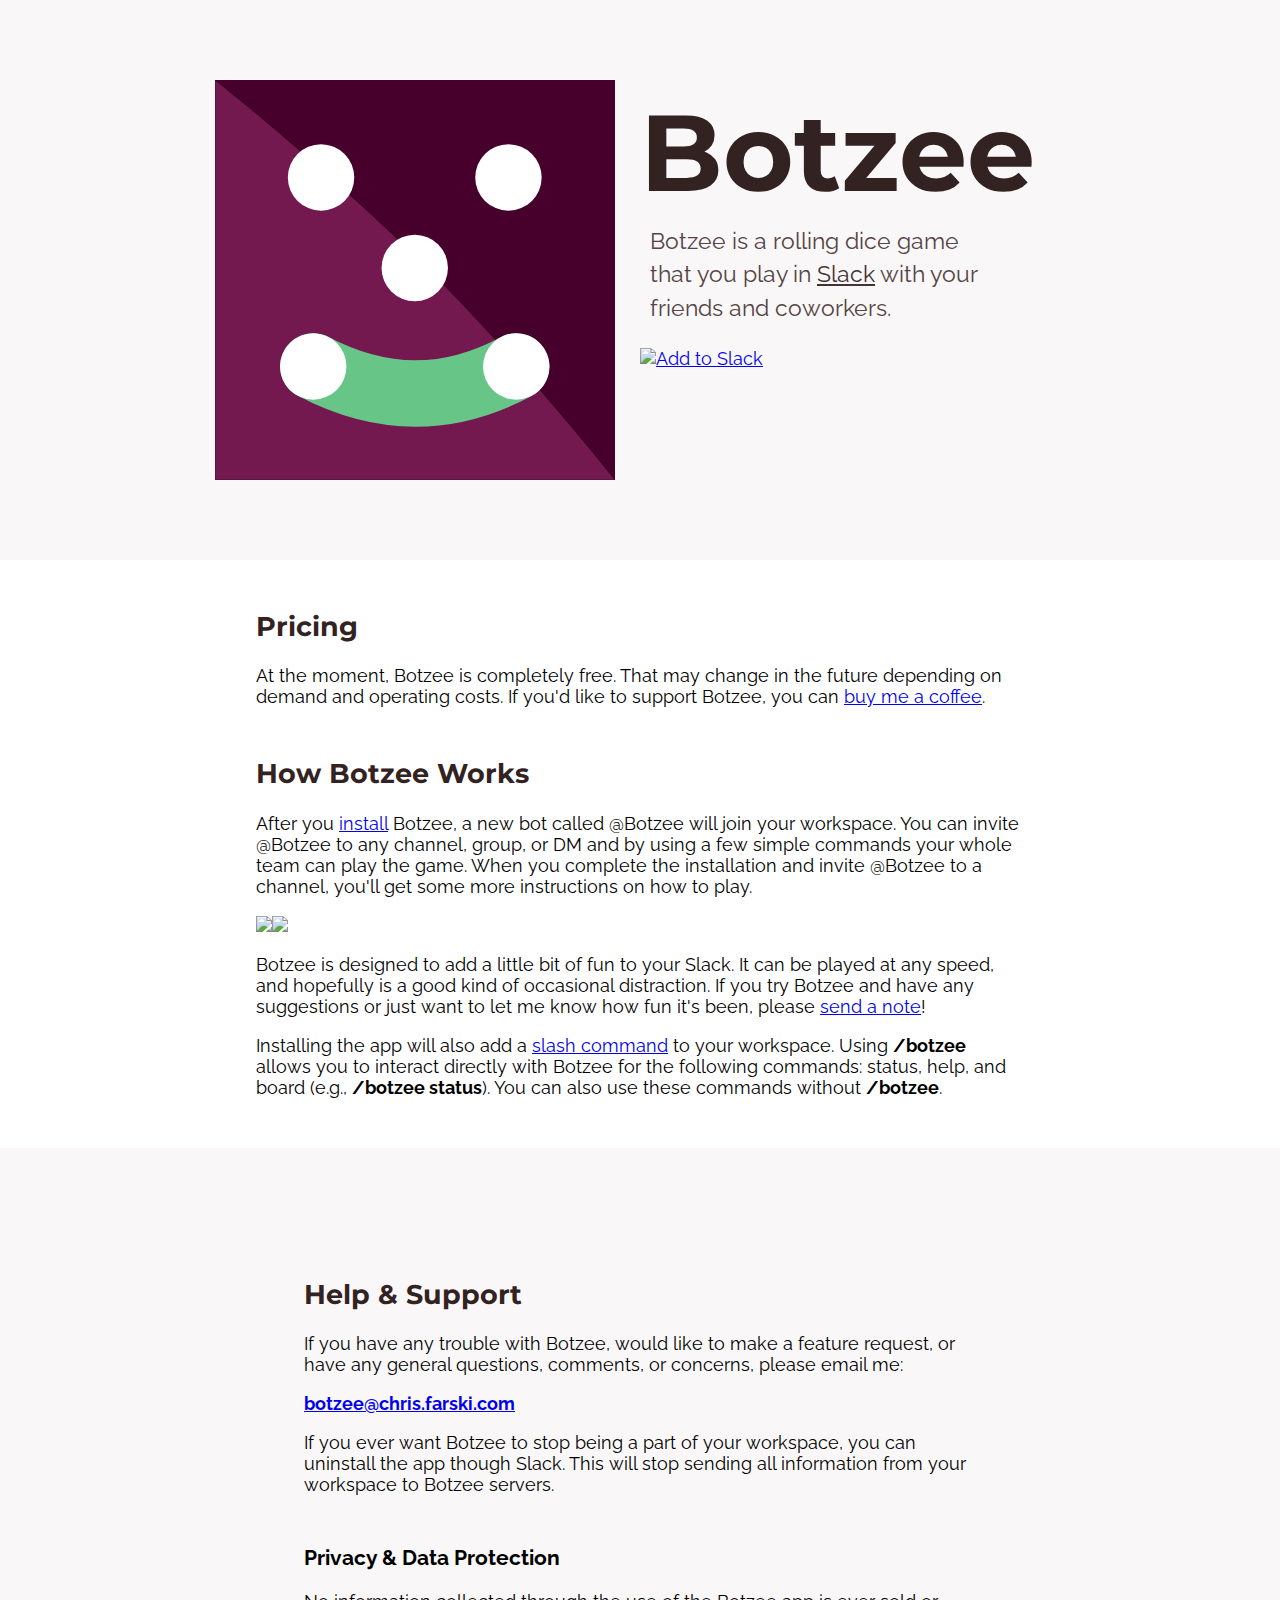
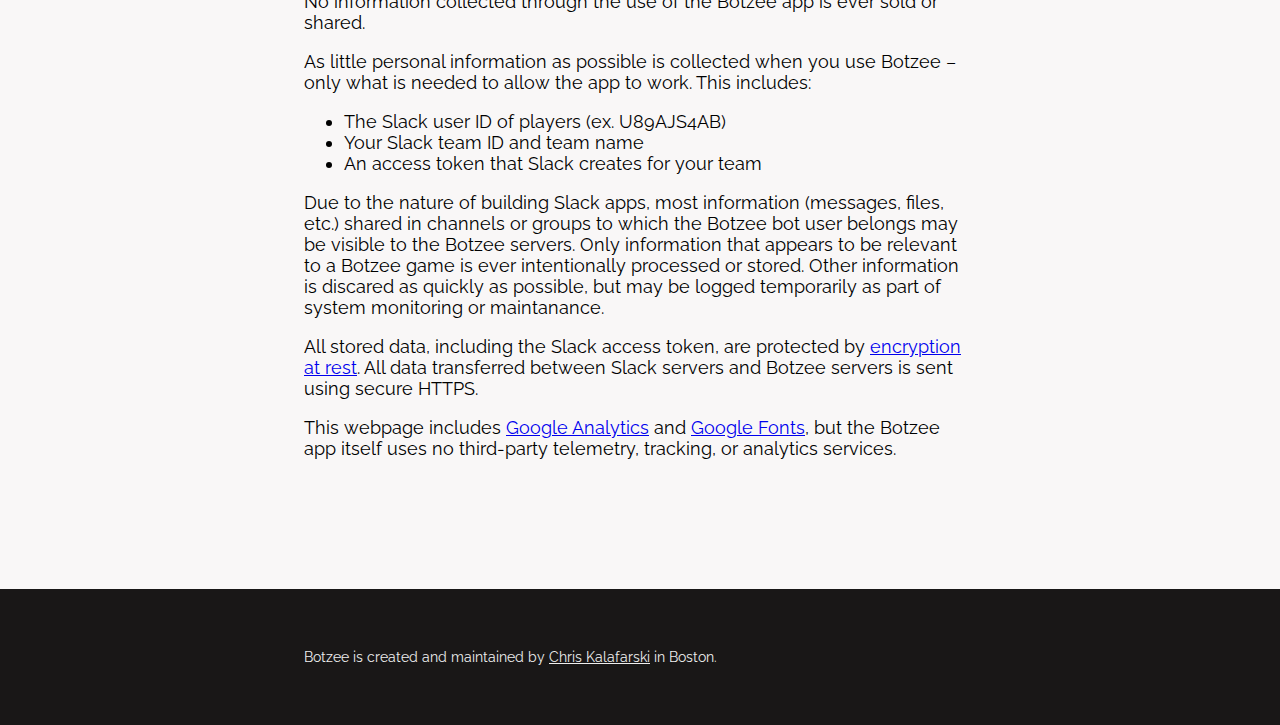
==== index.html @ 81c4f3ce "Rename default.html to index.html" ====
<!doctype html>
<html lang=en>
  <head>
    <!-- Global site tag (gtag.js) - Google Analytics -->
    <script async src="https://www.googletagmanager.com/gtag/js?id=UA-34092397-6"></script>
    <script>
      window.dataLayer = window.dataLayer || [];
      function gtag(){dataLayer.push(arguments);}
      gtag('js', new Date());

      gtag('config', 'UA-34092397-6');
    </script>

    <meta charset=utf-8>
    <meta name=viewport content="width=device-width, initial-scale=1, shrink-to-fit=no">
    <meta name=description content=Botzee>
    <meta name=slack-app-id content=A96J20G80>

    <title>Botzee – Fun for Slack</title>

    <link rel=stylesheet href=css.css>
    <link rel=stylesheet href="https://fonts.googleapis.com/css?family=Montserrat:700|Raleway">
  </head>
  <body>
    <div id=installed>
      <div class=content>
        <h2>You've completed installation!</h2>
        <p>Botzee is available in your workspace, so you can start playing right away!</p>
        <p>Just <strong>/invite @Botzee</strong> to any channel or group, and you'll get some instructions on how to start your first game.</p>
        <p>If you ever decide you don't need Botzee anymore, you can <a href=https://slack.com/apps/A342A2L2U>uninstall it</a> from Slack.</p>
        <p>I hope you enjoy using the app. Drop me a note by <a href=mailto:botzee@chris.farski.com>email</a> or on <a href=https://twitter.com/farski>Twitter</a> with any questions, comments, or suggestions. You can also use the <strong>/botzee feedback</strong> command to send a note right from Slack.</p>
      </div>
    </div>
    <div id=billboard class=callout>
      <div id=billboard-image>
        <img src=Botzee-icon.svg>
      </div>
      <div id=billboard-copy>
        <h1>Botzee</h1>
        <p>Botzee is a rolling dice game that you play in <a href="https://slack.com/">Slack</a> with your friends and coworkers.</p>
        <a id=install-button href="https://slack.com/oauth/v2/authorize?client_id=12676005973.106078088096&scope=app_mentions:read,channels:history,channels:read,chat:write,commands,groups:history,groups:read,im:history,im:read,im:write,mpim:history,mpim:read,team:read,users:read,users:read.email">
          <img alt="Add to Slack" height=40 width=139 src="https://platform.slack-edge.com/img/add_to_slack.png" srcset="https://platform.slack-edge.com/img/add_to_slack.png 1x, https://platform.slack-edge.com/img/add_to_slack@2x.png 2x" />
        </a>
      </div>
    </div>
    <div class=content>
      <h2>Pricing</h2>
      <p>At the moment, Botzee is completely free. That may change in the future depending on demand and operating costs. If you'd like to support Botzee, you can <a href="https://www.buymeacoffee.com/botzee">buy me a coffee</a>.</p>
    </div>
    <div class=content>
      <h2>How Botzee Works</h2>
      <p>After you <a href="https://slack.com/oauth/v2/authorize?client_id=12676005973.106078088096&scope=app_mentions:read,channels:history,channels:read,chat:write,commands,groups:history,groups:read,im:history,im:read,im:write,mpim:history,mpim:read,team:read,users:read,users:read.email">install</a> Botzee, a new bot called @Botzee will join your workspace. You can invite @Botzee to any channel, group, or DM and by using a few simple commands your whole team can play the game. When you complete the installation and invite @Botzee to a channel, you'll get some more instructions on how to play.</p>
      <p><img src=https://media.www.farski.com/invite.png width=330><img src=https://media.www.farski.com/score.png width=311></p>
      <p>Botzee is designed to add a little bit of fun to your Slack. It can be played at any speed, and hopefully is a good kind of occasional distraction. If you try Botzee and have any suggestions or just want to let me know how fun it's been, please <a href="mailto:botzee@chris.farski.com">send a note</a>!</p>
      <p>Installing the app will also add a <a href=https://get.slack.help/hc/en-us/articles/201259356-Built-in-slash-commands>slash command</a> to your workspace. Using <strong>/botzee</strong> allows you to interact directly with Botzee for the following commands: status, help, and board (e.g., <strong>/botzee status</strong>). You can also use these commands without <strong>/botzee</strong>.</p>
    </div>
    <div class=callout>
      <div class=content id=support>
        <h2>Help &amp; Support</h2>
        <p>If you have any trouble with Botzee, would like to make a feature request, or have any general questions, comments, or concerns, please email me:</p>
        <p><strong><a href=mailto:botzee@chris.farski.com>botzee@chris.farski.com</a></strong></p>
        <p>If you ever want Botzee to stop being a part of your workspace, you can uninstall the app though Slack. This will stop sending all information from your workspace to Botzee servers.</p>
      </div>
      <div class=content id=privacy>
        <h3>Privacy &amp; Data Protection</h3>
        <p>No information collected through the use of the Botzee app is ever sold or shared.</p>
        <p>As little personal information as possible is collected when you use Botzee – only what is needed to allow the app to work. This includes:</p>
        <ul>
          <li>The Slack user ID of players (ex. U89AJS4AB)</li>
          <li>Your Slack team ID and team name</li>
          <li>An access token that Slack creates for your team</li>
        </ul>
        <p>Due to the nature of building Slack apps, most information (messages, files, etc.) shared in channels or groups to which the Botzee bot user belongs may be visible to the Botzee servers. Only information that appears to be relevant to a Botzee game is ever intentionally processed or stored. Other information is discared as quickly as possible, but may be logged temporarily as part of system monitoring or maintanance.</p>
        <p>All stored data, including the Slack access token, are protected by <a href=https://docs.aws.amazon.com/amazondynamodb/latest/developerguide/EncryptionAtRest.html>encryption at rest</a>. All data transferred between Slack servers and Botzee servers is sent using secure HTTPS.</p>
        <p>This webpage includes <a href=https://www.google.com/analytics/>Google Analytics</a> and <a href="https://fonts.google.com">Google Fonts</a>, but the Botzee app itself uses no third-party telemetry, tracking, or analytics services.</p>
      </div>
    </div>
    <div class=footer>
      <div class=content>
        <p>Botzee is created and maintained by <a href=https://www.farski.com/>Chris Kalafarski</a> in Boston.</p>
      </div>
    </div>
  </body>
</html>
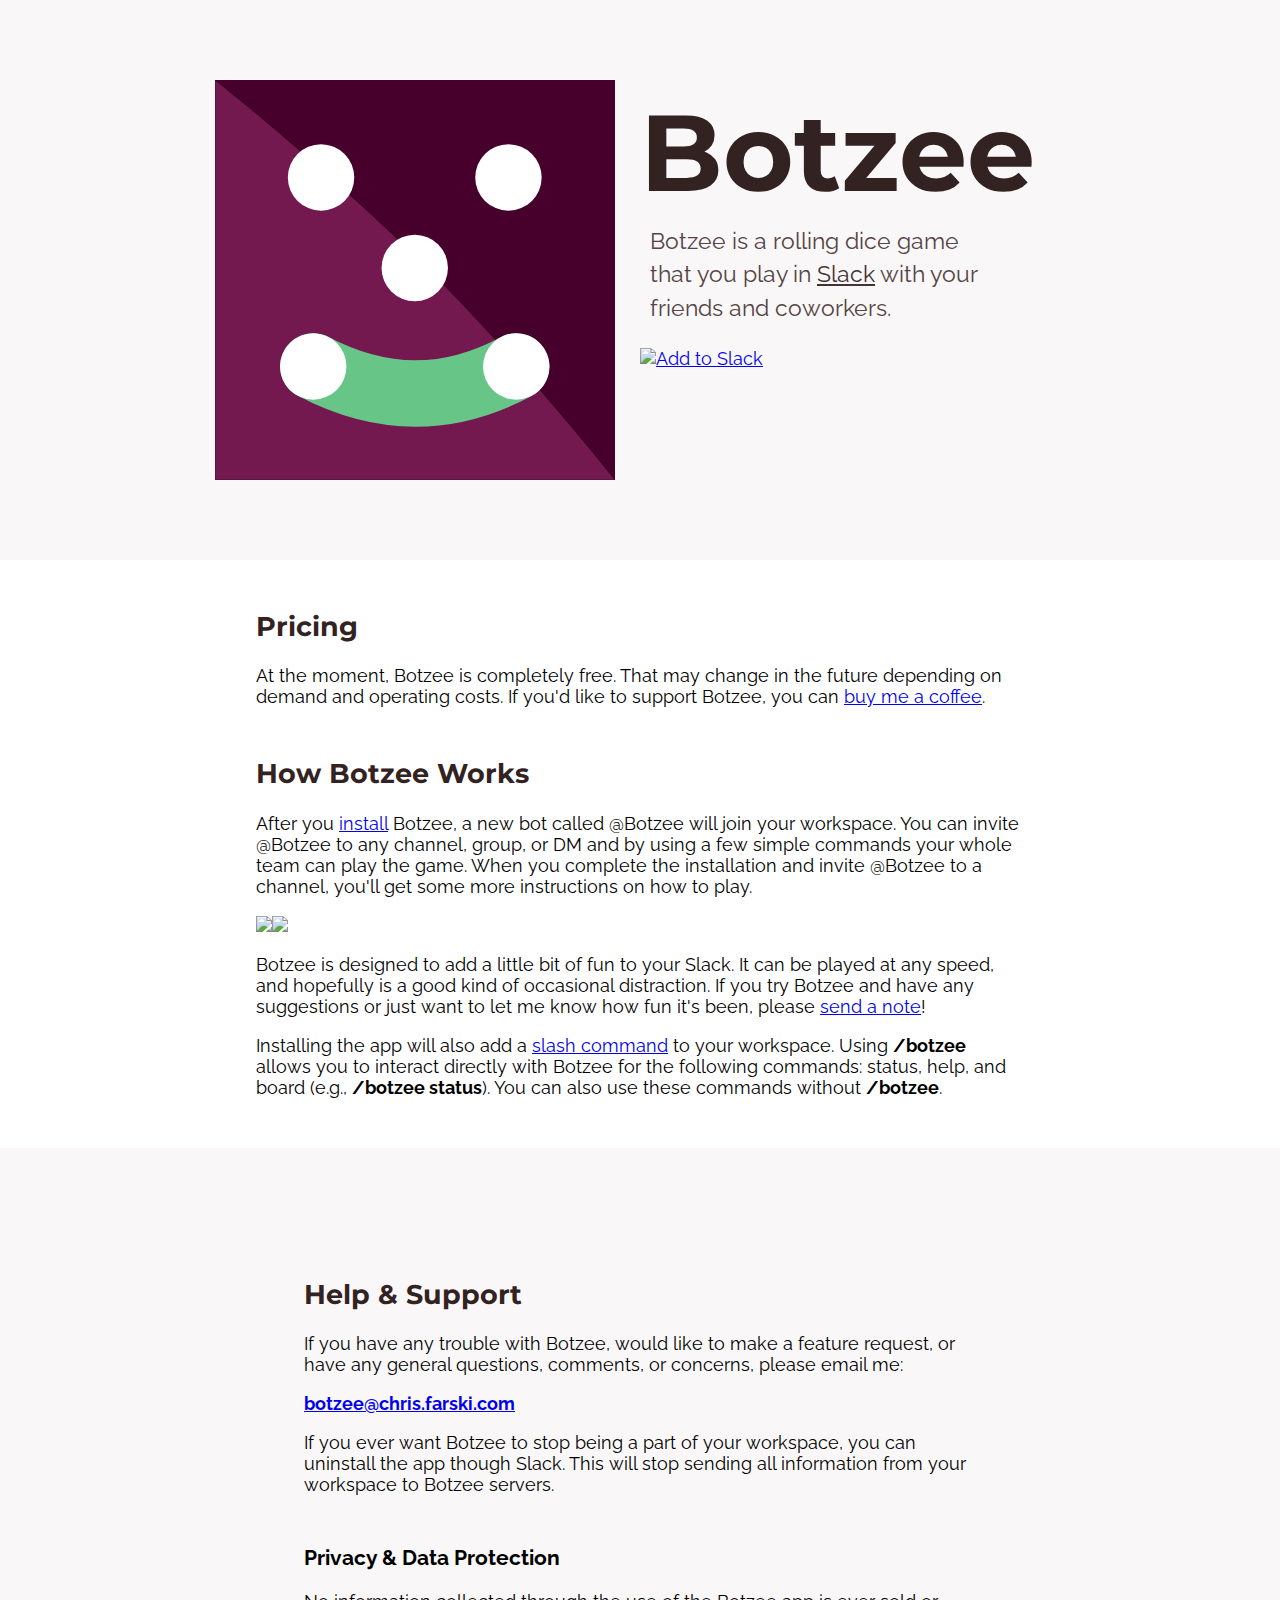
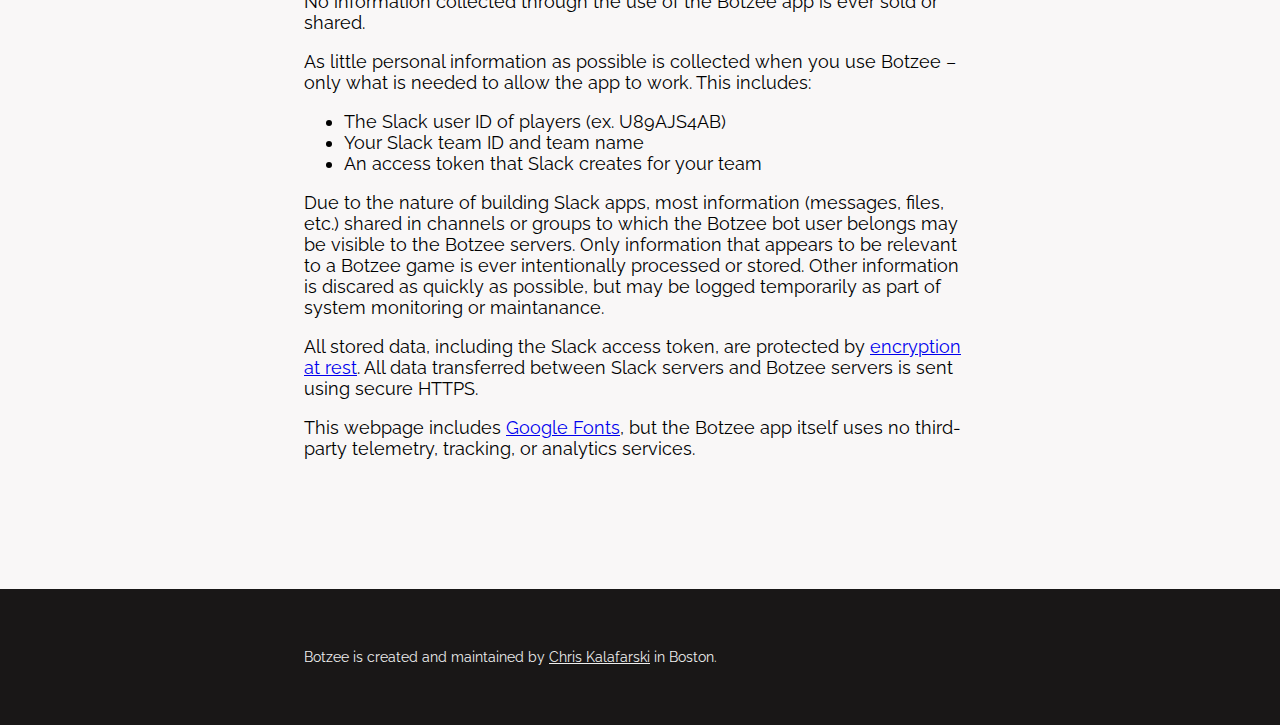
==== commit 6006aa04: "Remove Google Analytics" ====
--- a/index.html
+++ b/index.html
@@ -1,16 +1,6 @@
 <!doctype html>
 <html lang=en>
   <head>
-    <!-- Global site tag (gtag.js) - Google Analytics -->
-    <script async src="https://www.googletagmanager.com/gtag/js?id=UA-34092397-6"></script>
-    <script>
-      window.dataLayer = window.dataLayer || [];
-      function gtag(){dataLayer.push(arguments);}
-      gtag('js', new Date());
-
-      gtag('config', 'UA-34092397-6');
-    </script>
-
     <meta charset=utf-8>
     <meta name=viewport content="width=device-width, initial-scale=1, shrink-to-fit=no">
     <meta name=description content=Botzee>
@@ -72,7 +62,7 @@
         </ul>
         <p>Due to the nature of building Slack apps, most information (messages, files, etc.) shared in channels or groups to which the Botzee bot user belongs may be visible to the Botzee servers. Only information that appears to be relevant to a Botzee game is ever intentionally processed or stored. Other information is discared as quickly as possible, but may be logged temporarily as part of system monitoring or maintanance.</p>
         <p>All stored data, including the Slack access token, are protected by <a href=https://docs.aws.amazon.com/amazondynamodb/latest/developerguide/EncryptionAtRest.html>encryption at rest</a>. All data transferred between Slack servers and Botzee servers is sent using secure HTTPS.</p>
-        <p>This webpage includes <a href=https://www.google.com/analytics/>Google Analytics</a> and <a href="https://fonts.google.com">Google Fonts</a>, but the Botzee app itself uses no third-party telemetry, tracking, or analytics services.</p>
+        <p>This webpage includes <a href="https://fonts.google.com">Google Fonts</a>, but the Botzee app itself uses no third-party telemetry, tracking, or analytics services.</p>
       </div>
     </div>
     <div class=footer>
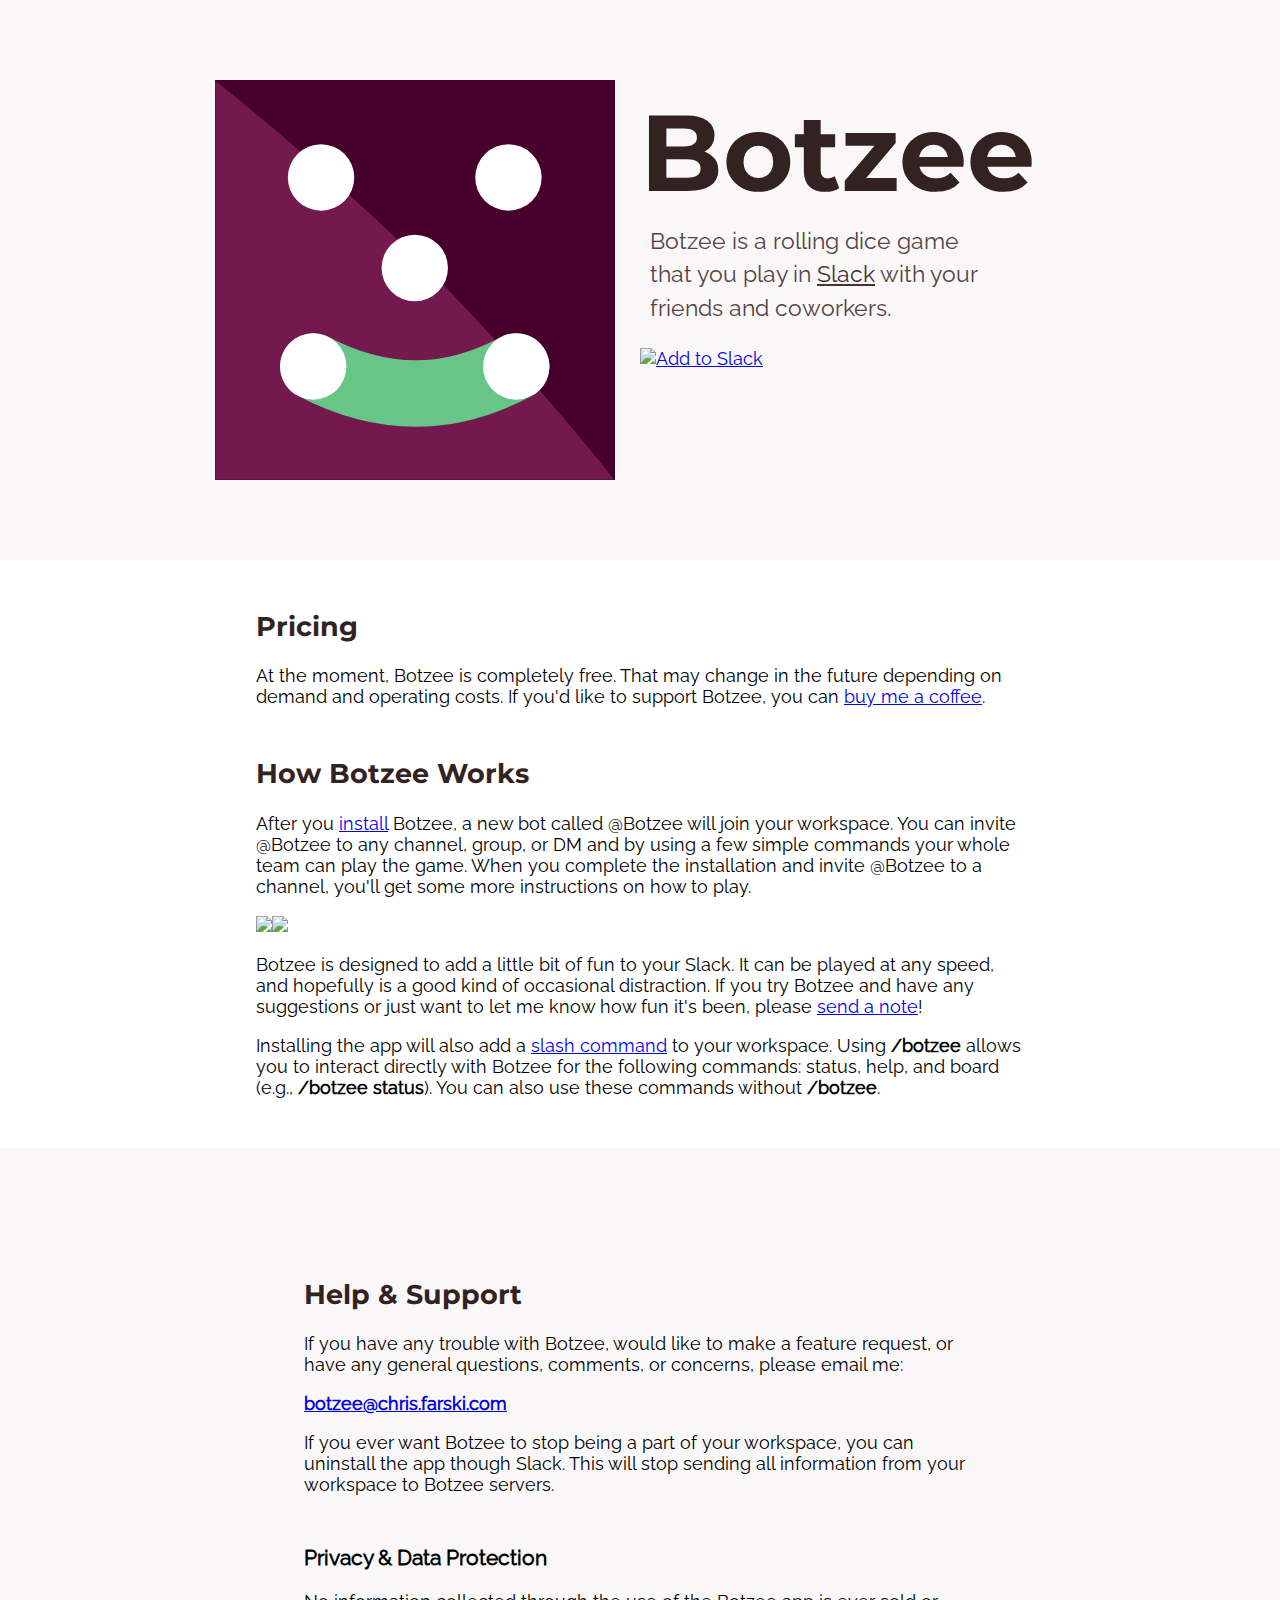
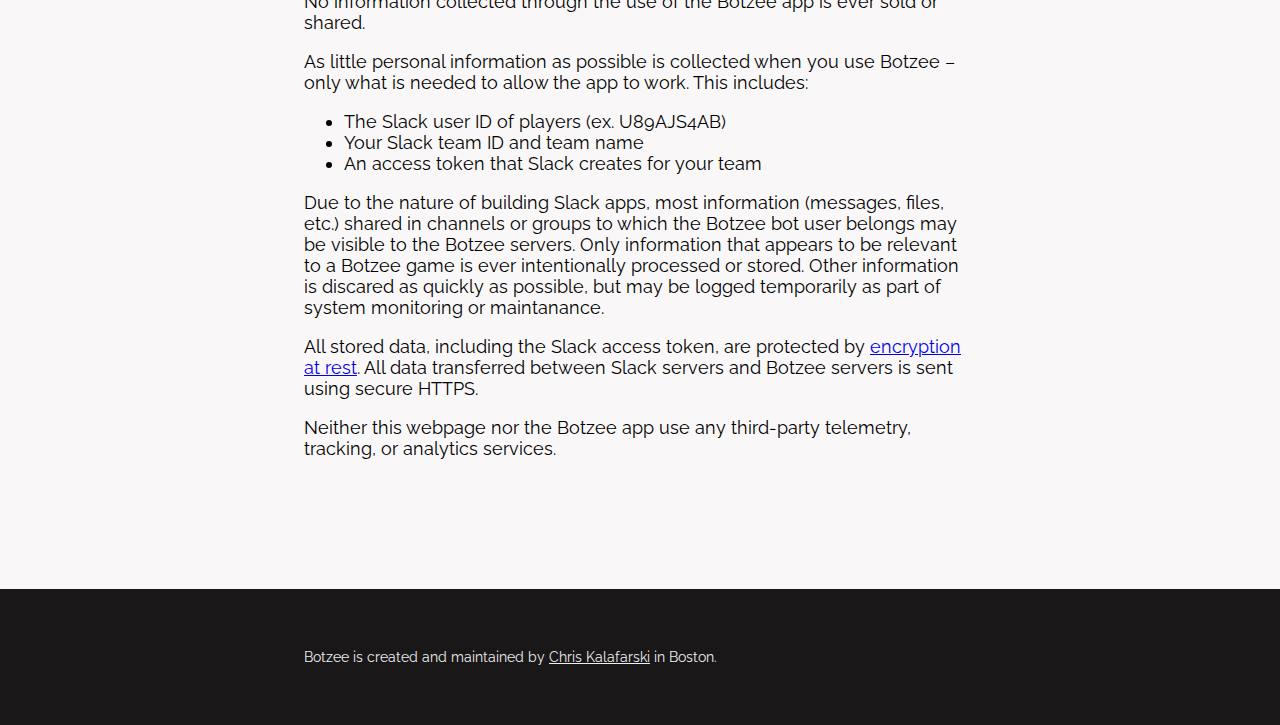
==== commit 281d9dc2: "Remove Google Fonts" ====
--- a/index.html
+++ b/index.html
@@ -9,7 +9,6 @@
     <title>Botzee – Fun for Slack</title>
 
     <link rel=stylesheet href=css.css>
-    <link rel=stylesheet href="https://fonts.googleapis.com/css?family=Montserrat:700|Raleway">
   </head>
   <body>
     <div id=installed>
@@ -62,7 +61,7 @@
         </ul>
         <p>Due to the nature of building Slack apps, most information (messages, files, etc.) shared in channels or groups to which the Botzee bot user belongs may be visible to the Botzee servers. Only information that appears to be relevant to a Botzee game is ever intentionally processed or stored. Other information is discared as quickly as possible, but may be logged temporarily as part of system monitoring or maintanance.</p>
         <p>All stored data, including the Slack access token, are protected by <a href=https://docs.aws.amazon.com/amazondynamodb/latest/developerguide/EncryptionAtRest.html>encryption at rest</a>. All data transferred between Slack servers and Botzee servers is sent using secure HTTPS.</p>
-        <p>This webpage includes <a href="https://fonts.google.com">Google Fonts</a>, but the Botzee app itself uses no third-party telemetry, tracking, or analytics services.</p>
+        <p>Neither this webpage nor the Botzee app use any third-party telemetry, tracking, or analytics services.</p>
       </div>
     </div>
     <div class=footer>
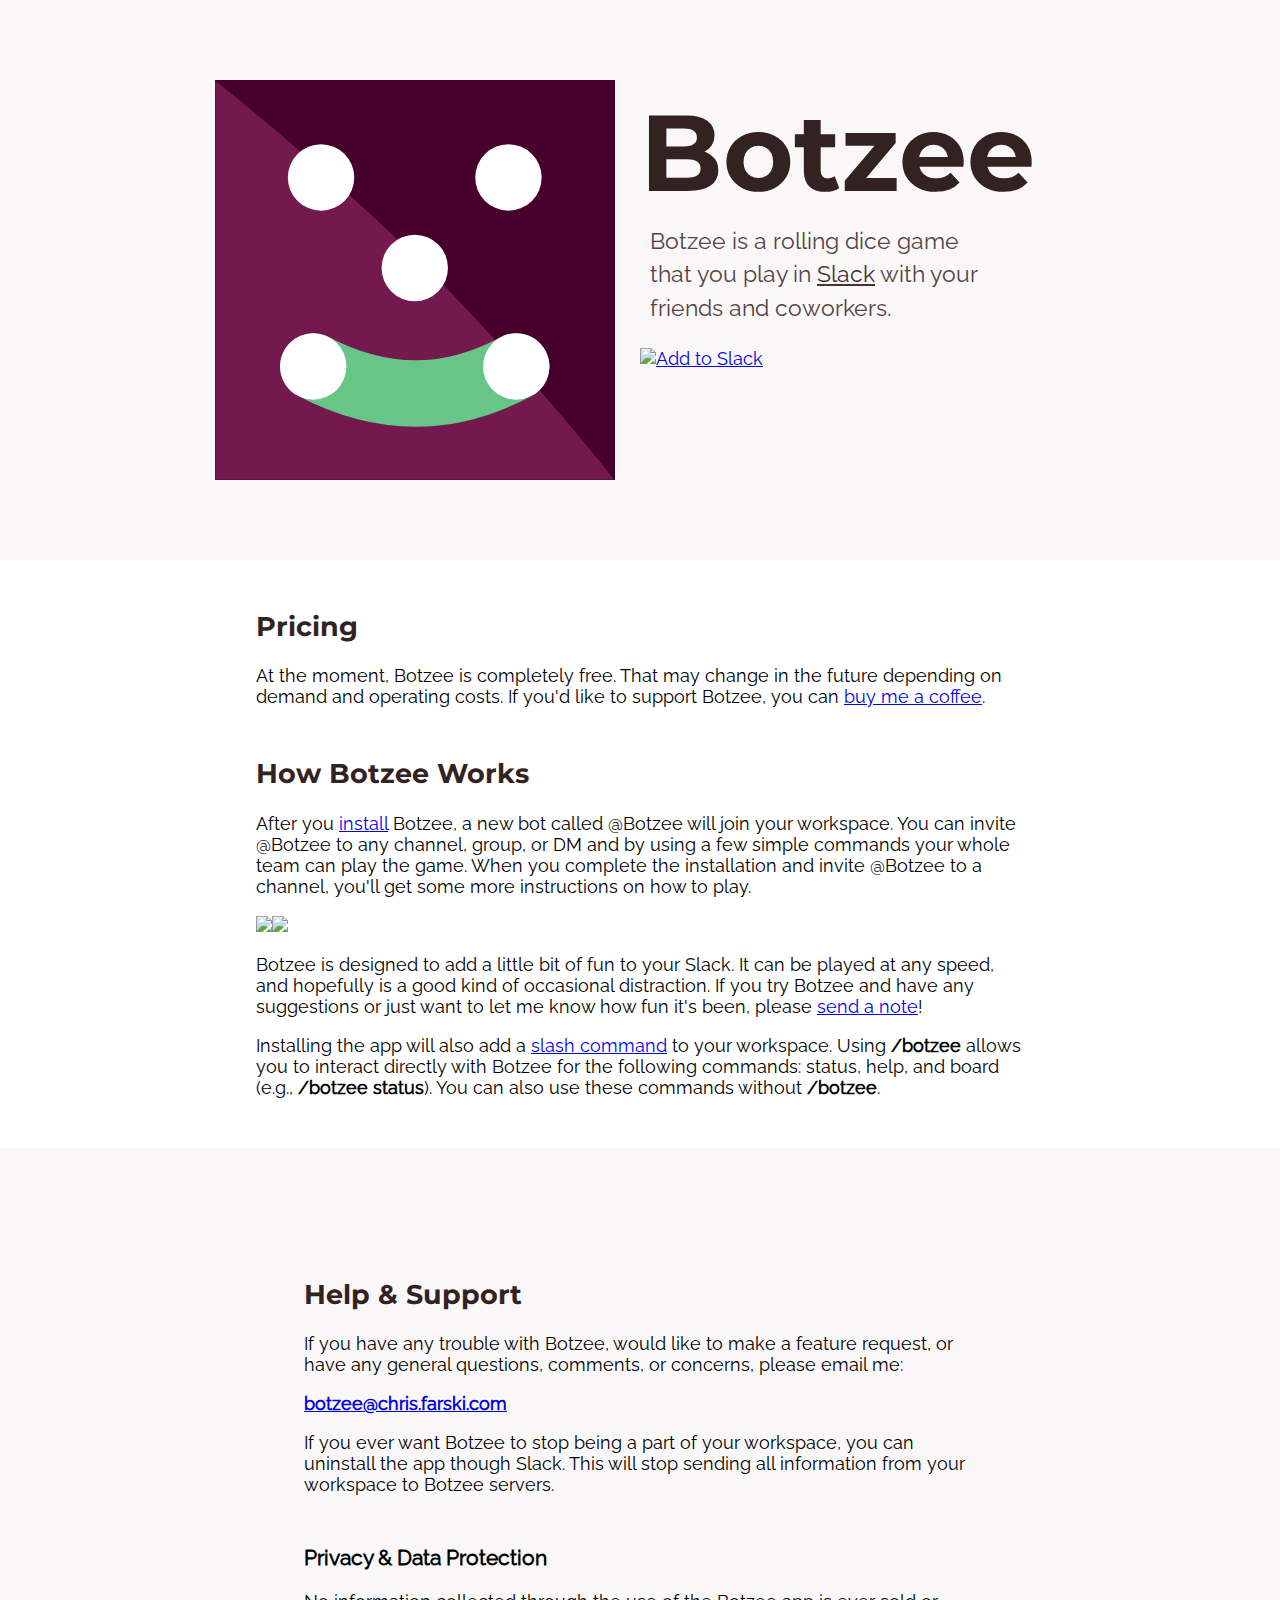
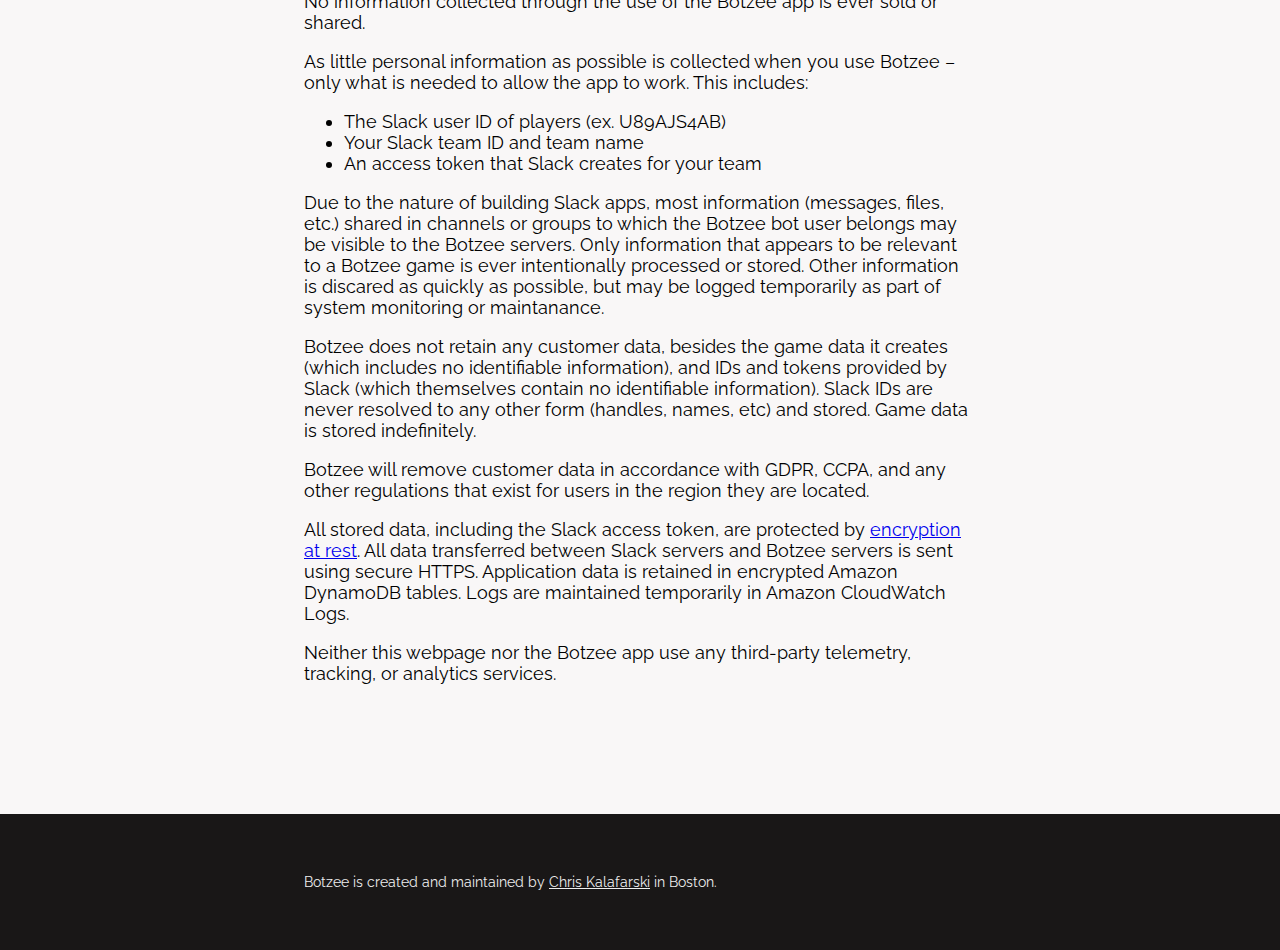
==== commit f9749988: "Update privacy policy" ====
--- a/index.html
+++ b/index.html
@@ -60,7 +60,9 @@
           <li>An access token that Slack creates for your team</li>
         </ul>
         <p>Due to the nature of building Slack apps, most information (messages, files, etc.) shared in channels or groups to which the Botzee bot user belongs may be visible to the Botzee servers. Only information that appears to be relevant to a Botzee game is ever intentionally processed or stored. Other information is discared as quickly as possible, but may be logged temporarily as part of system monitoring or maintanance.</p>
-        <p>All stored data, including the Slack access token, are protected by <a href=https://docs.aws.amazon.com/amazondynamodb/latest/developerguide/EncryptionAtRest.html>encryption at rest</a>. All data transferred between Slack servers and Botzee servers is sent using secure HTTPS.</p>
+        <p>Botzee does not retain any customer data, besides the game data it creates (which includes no identifiable information), and IDs and tokens provided by Slack (which themselves contain no identifiable information). Slack IDs are never resolved to any other form (handles, names, etc) and stored. Game data is stored indefinitely.</p>
+        <p>Botzee will remove customer data in accordance with GDPR, CCPA, and any other regulations that exist for users in the region they are located.</p>
+        <p>All stored data, including the Slack access token, are protected by <a href=https://docs.aws.amazon.com/amazondynamodb/latest/developerguide/EncryptionAtRest.html>encryption at rest</a>. All data transferred between Slack servers and Botzee servers is sent using secure HTTPS. Application data is retained in encrypted Amazon DynamoDB tables. Logs are maintained temporarily in Amazon CloudWatch Logs.</p>
         <p>Neither this webpage nor the Botzee app use any third-party telemetry, tracking, or analytics services.</p>
       </div>
     </div>
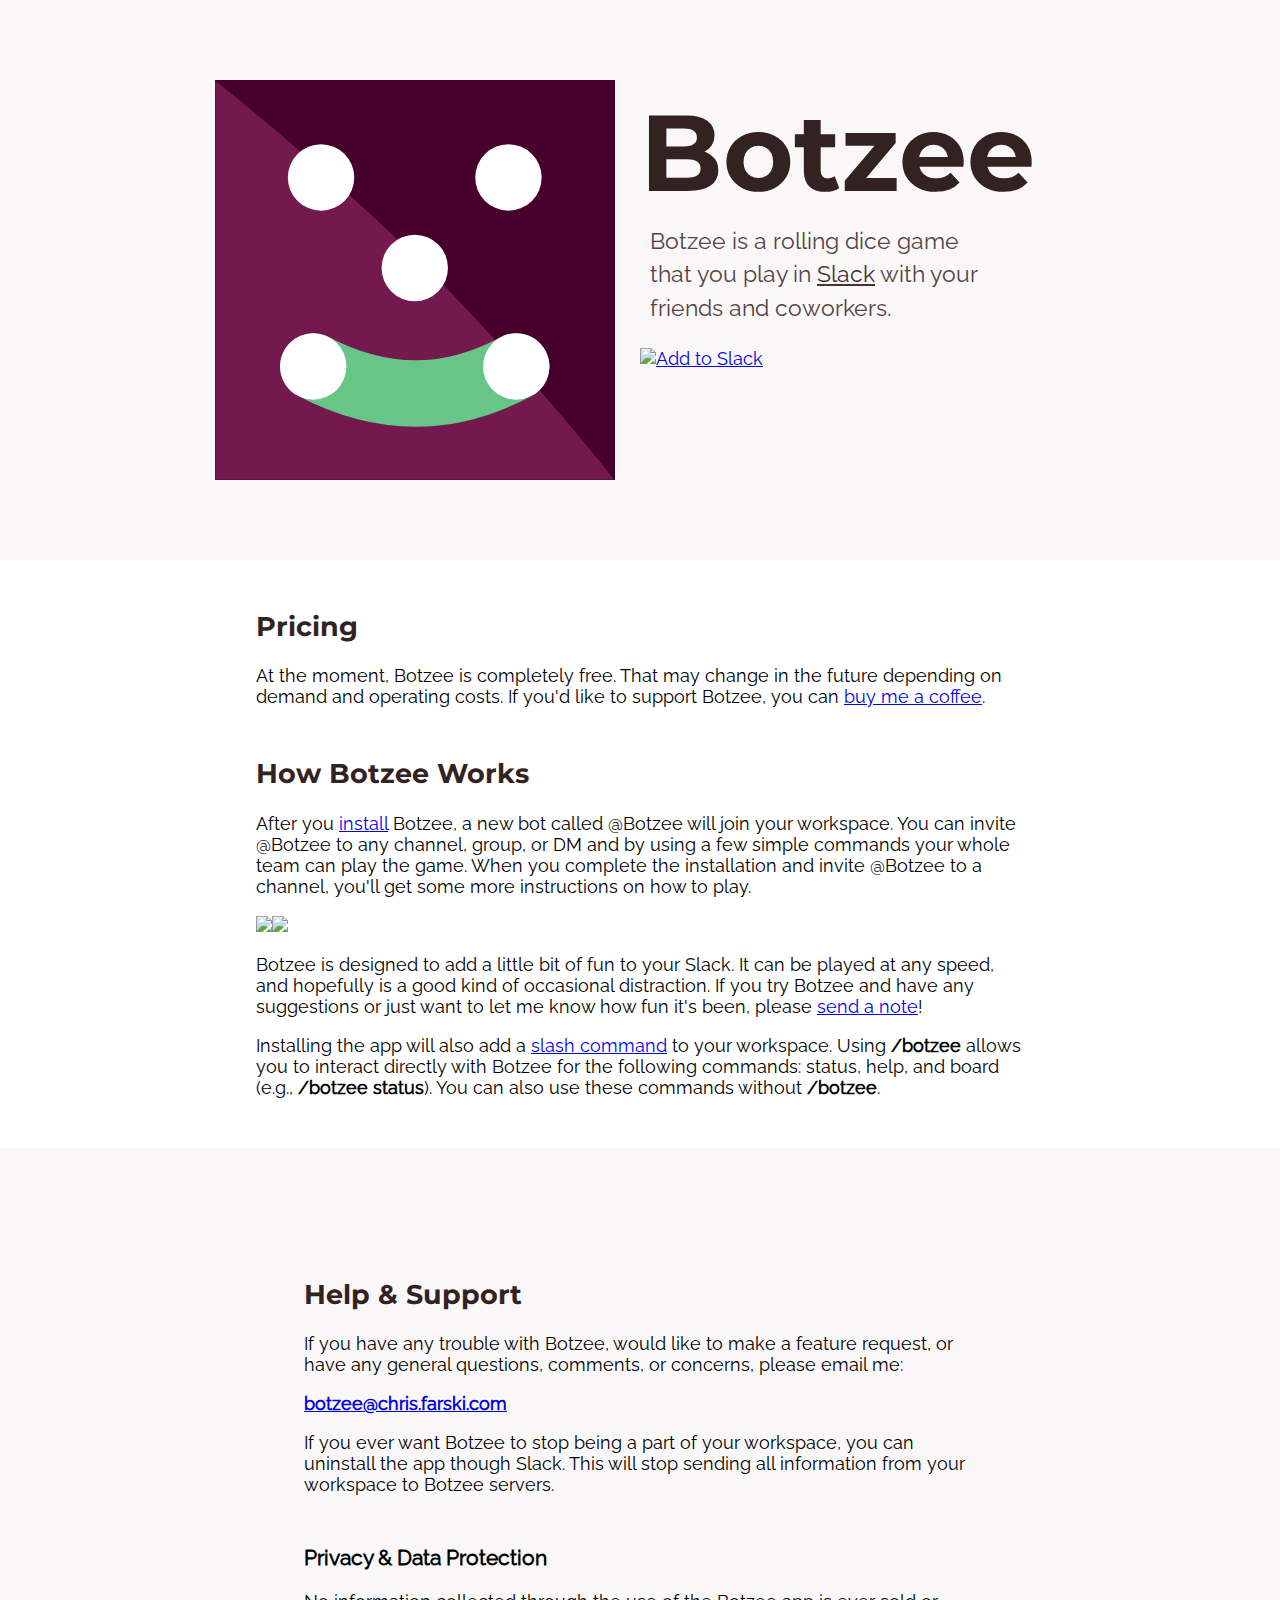
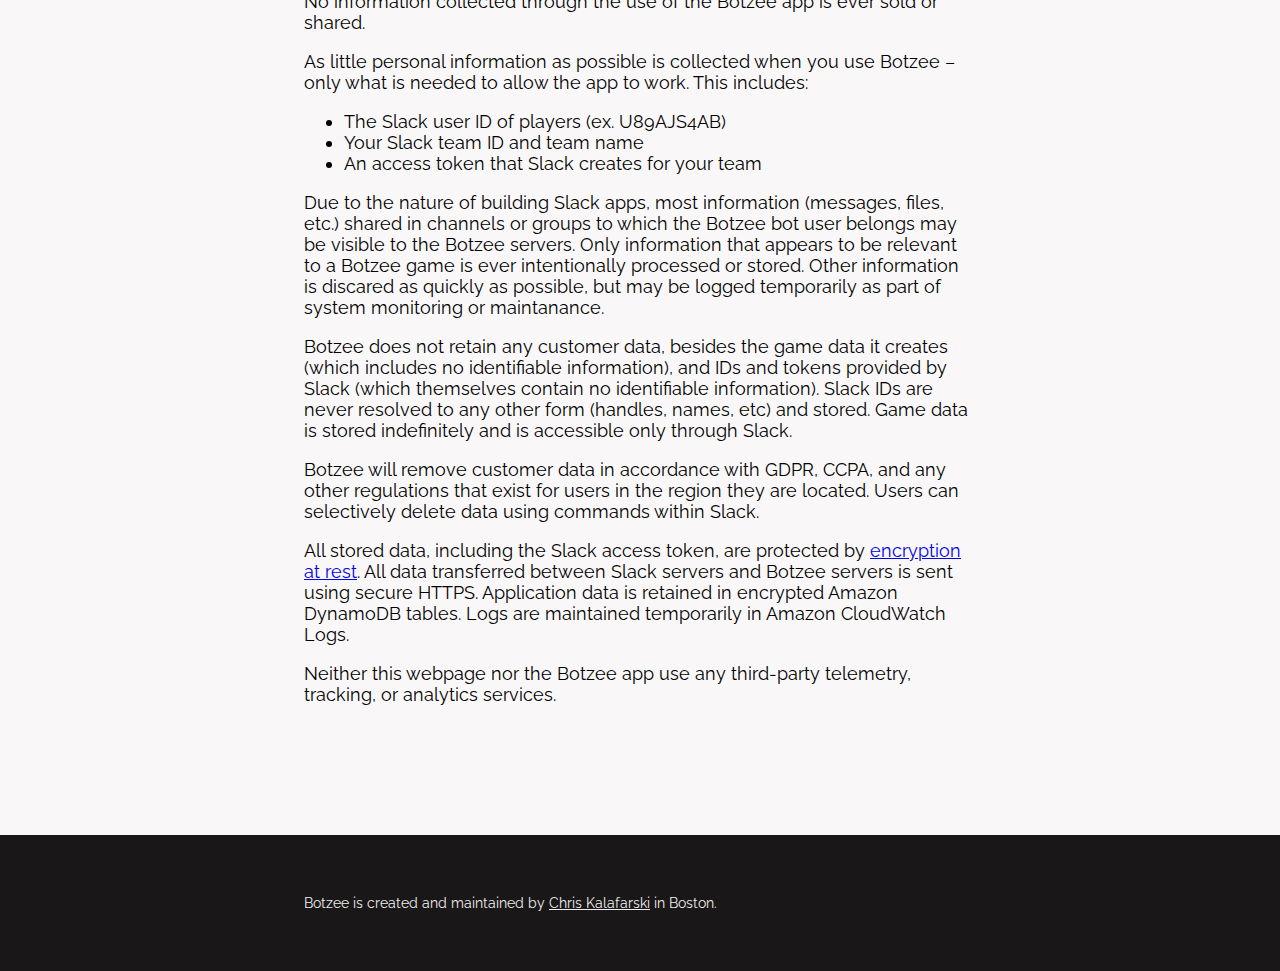
==== commit b1e2b142: "Update index.html" ====
--- a/index.html
+++ b/index.html
@@ -60,8 +60,8 @@
           <li>An access token that Slack creates for your team</li>
         </ul>
         <p>Due to the nature of building Slack apps, most information (messages, files, etc.) shared in channels or groups to which the Botzee bot user belongs may be visible to the Botzee servers. Only information that appears to be relevant to a Botzee game is ever intentionally processed or stored. Other information is discared as quickly as possible, but may be logged temporarily as part of system monitoring or maintanance.</p>
-        <p>Botzee does not retain any customer data, besides the game data it creates (which includes no identifiable information), and IDs and tokens provided by Slack (which themselves contain no identifiable information). Slack IDs are never resolved to any other form (handles, names, etc) and stored. Game data is stored indefinitely.</p>
-        <p>Botzee will remove customer data in accordance with GDPR, CCPA, and any other regulations that exist for users in the region they are located.</p>
+        <p>Botzee does not retain any customer data, besides the game data it creates (which includes no identifiable information), and IDs and tokens provided by Slack (which themselves contain no identifiable information). Slack IDs are never resolved to any other form (handles, names, etc) and stored. Game data is stored indefinitely and is accessible only through Slack.</p>
+        <p>Botzee will remove customer data in accordance with GDPR, CCPA, and any other regulations that exist for users in the region they are located. Users can selectively delete data using commands within Slack.</p>
         <p>All stored data, including the Slack access token, are protected by <a href=https://docs.aws.amazon.com/amazondynamodb/latest/developerguide/EncryptionAtRest.html>encryption at rest</a>. All data transferred between Slack servers and Botzee servers is sent using secure HTTPS. Application data is retained in encrypted Amazon DynamoDB tables. Logs are maintained temporarily in Amazon CloudWatch Logs.</p>
         <p>Neither this webpage nor the Botzee app use any third-party telemetry, tracking, or analytics services.</p>
       </div>
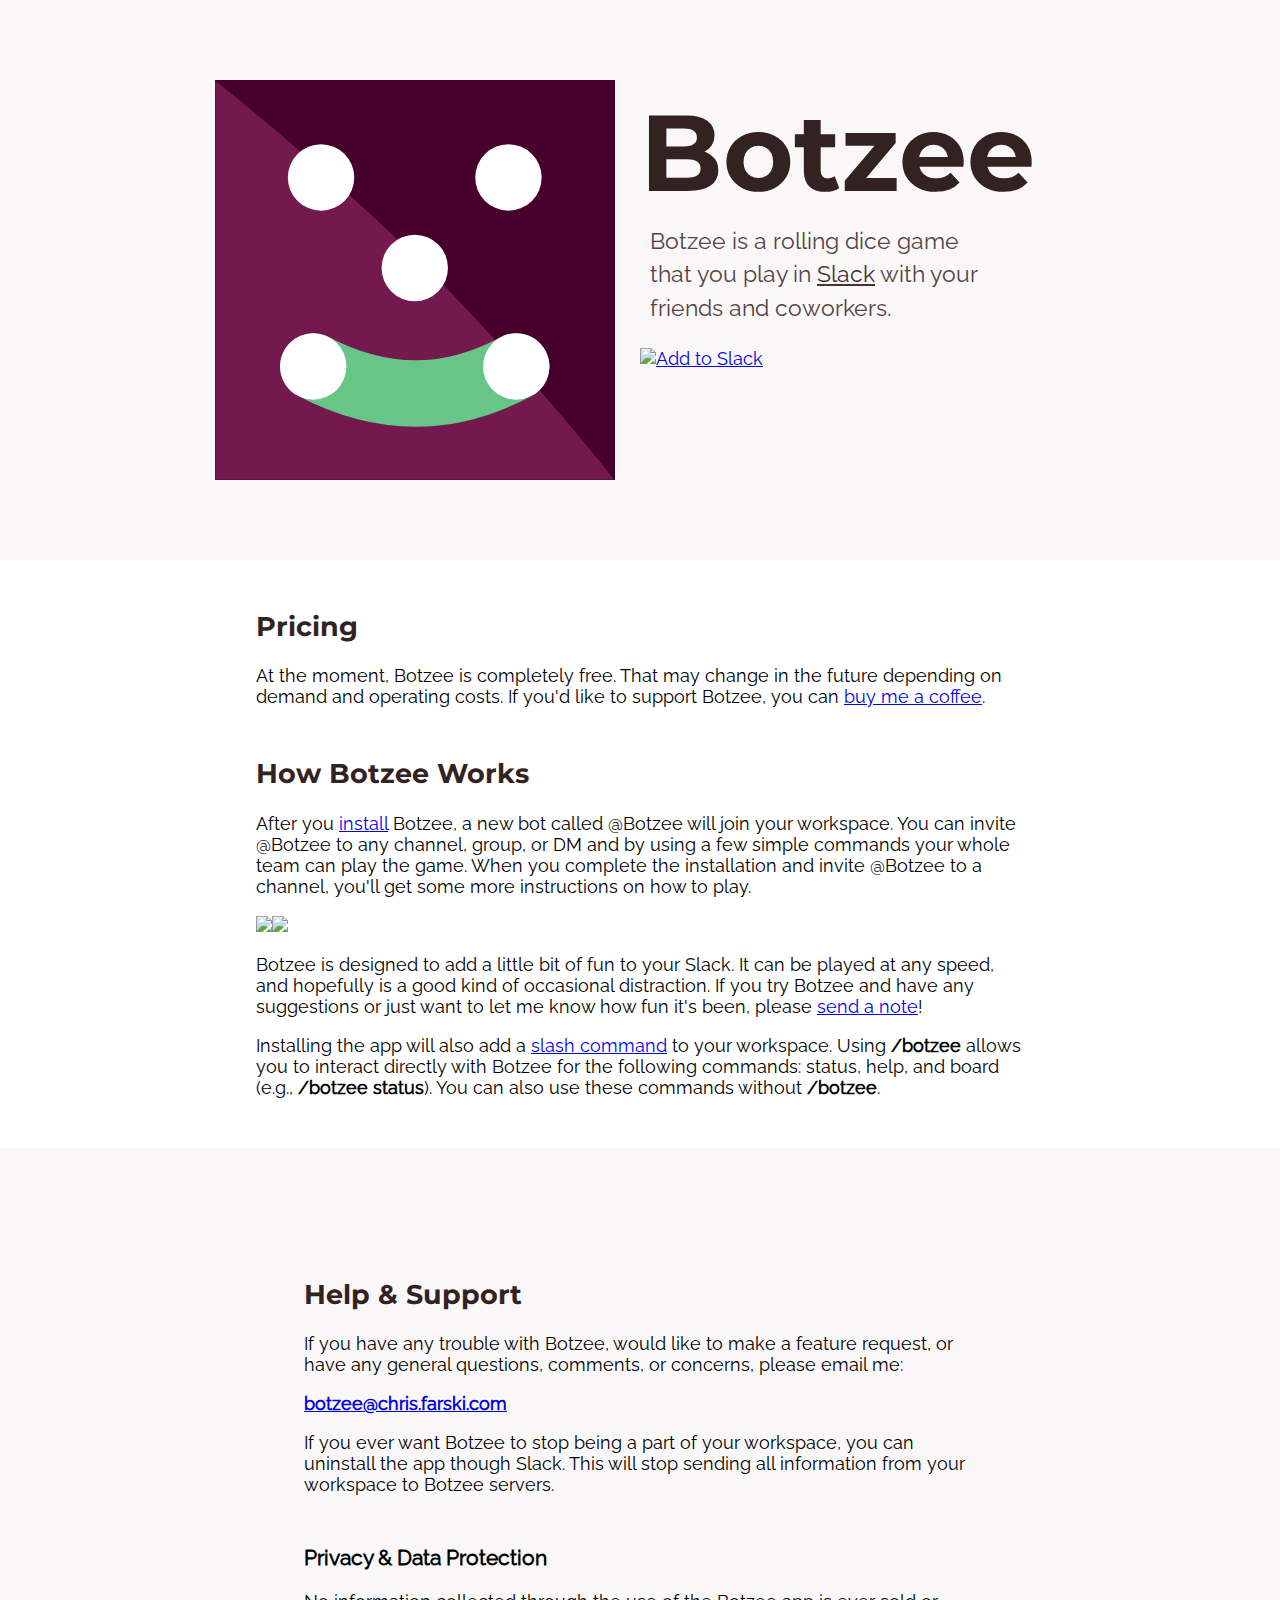
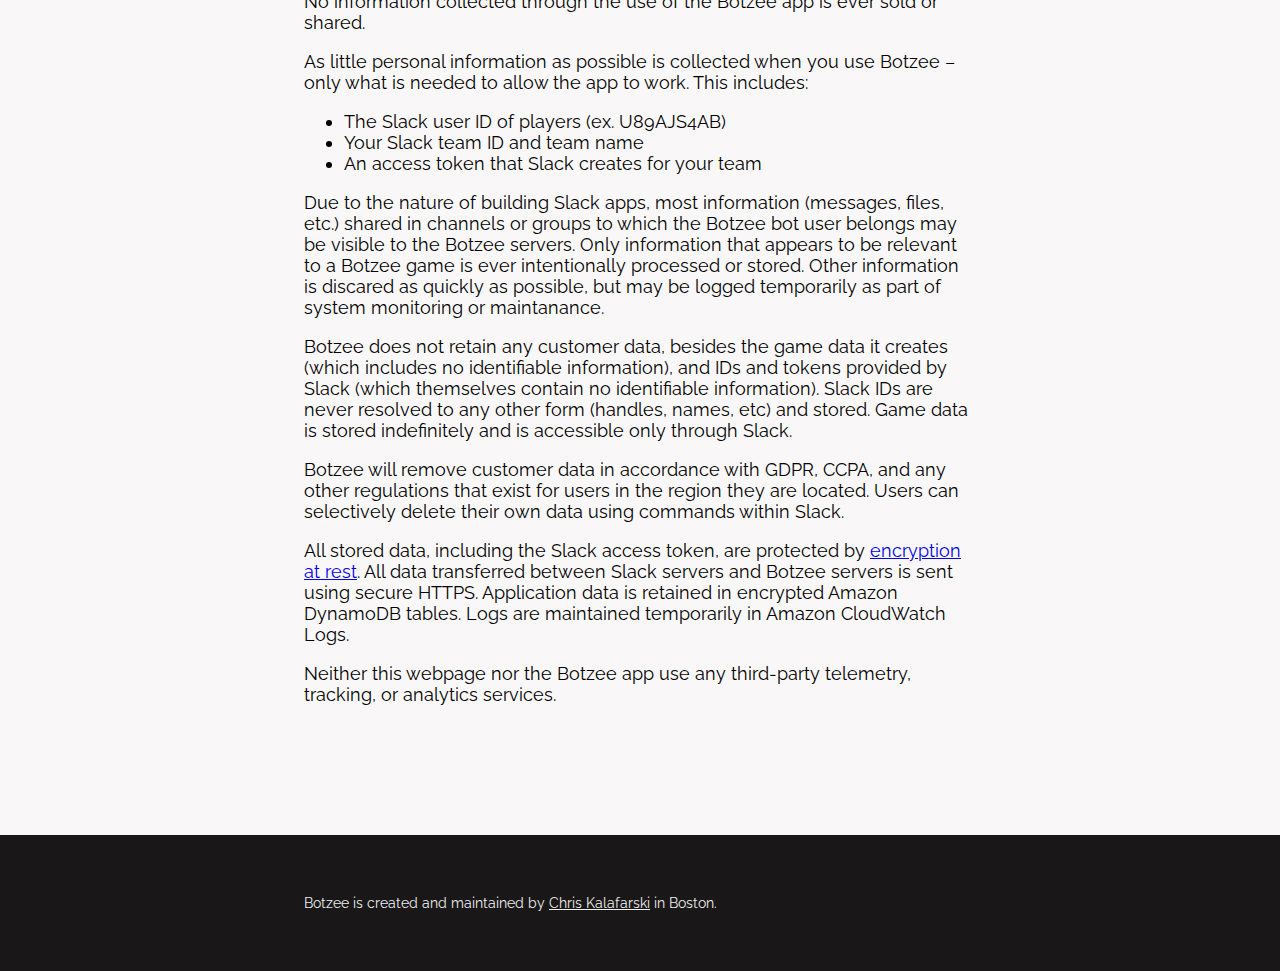
==== commit da627a18: "Update index.html" ====
--- a/index.html
+++ b/index.html
@@ -61,7 +61,7 @@
         </ul>
         <p>Due to the nature of building Slack apps, most information (messages, files, etc.) shared in channels or groups to which the Botzee bot user belongs may be visible to the Botzee servers. Only information that appears to be relevant to a Botzee game is ever intentionally processed or stored. Other information is discared as quickly as possible, but may be logged temporarily as part of system monitoring or maintanance.</p>
         <p>Botzee does not retain any customer data, besides the game data it creates (which includes no identifiable information), and IDs and tokens provided by Slack (which themselves contain no identifiable information). Slack IDs are never resolved to any other form (handles, names, etc) and stored. Game data is stored indefinitely and is accessible only through Slack.</p>
-        <p>Botzee will remove customer data in accordance with GDPR, CCPA, and any other regulations that exist for users in the region they are located. Users can selectively delete data using commands within Slack.</p>
+        <p>Botzee will remove customer data in accordance with GDPR, CCPA, and any other regulations that exist for users in the region they are located. Users can selectively delete their own data using commands within Slack.</p>
         <p>All stored data, including the Slack access token, are protected by <a href=https://docs.aws.amazon.com/amazondynamodb/latest/developerguide/EncryptionAtRest.html>encryption at rest</a>. All data transferred between Slack servers and Botzee servers is sent using secure HTTPS. Application data is retained in encrypted Amazon DynamoDB tables. Logs are maintained temporarily in Amazon CloudWatch Logs.</p>
         <p>Neither this webpage nor the Botzee app use any third-party telemetry, tracking, or analytics services.</p>
       </div>
